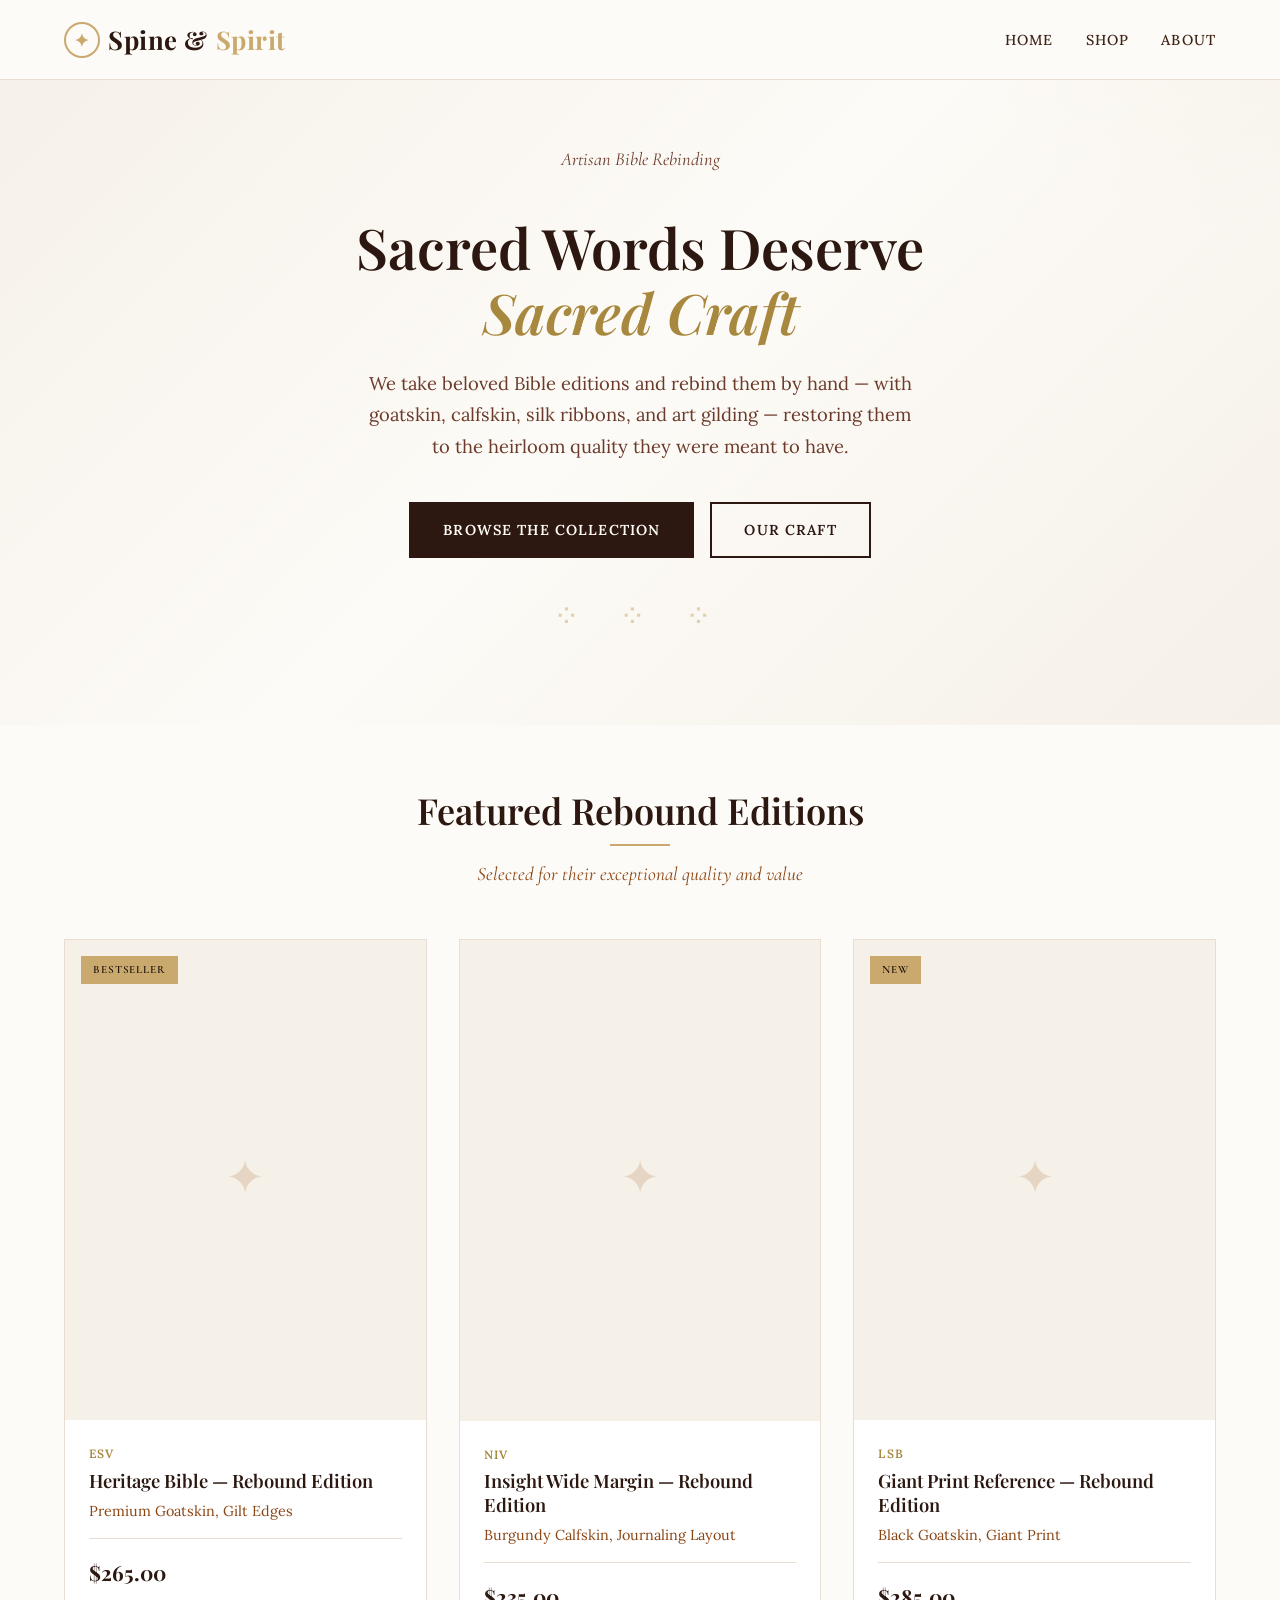
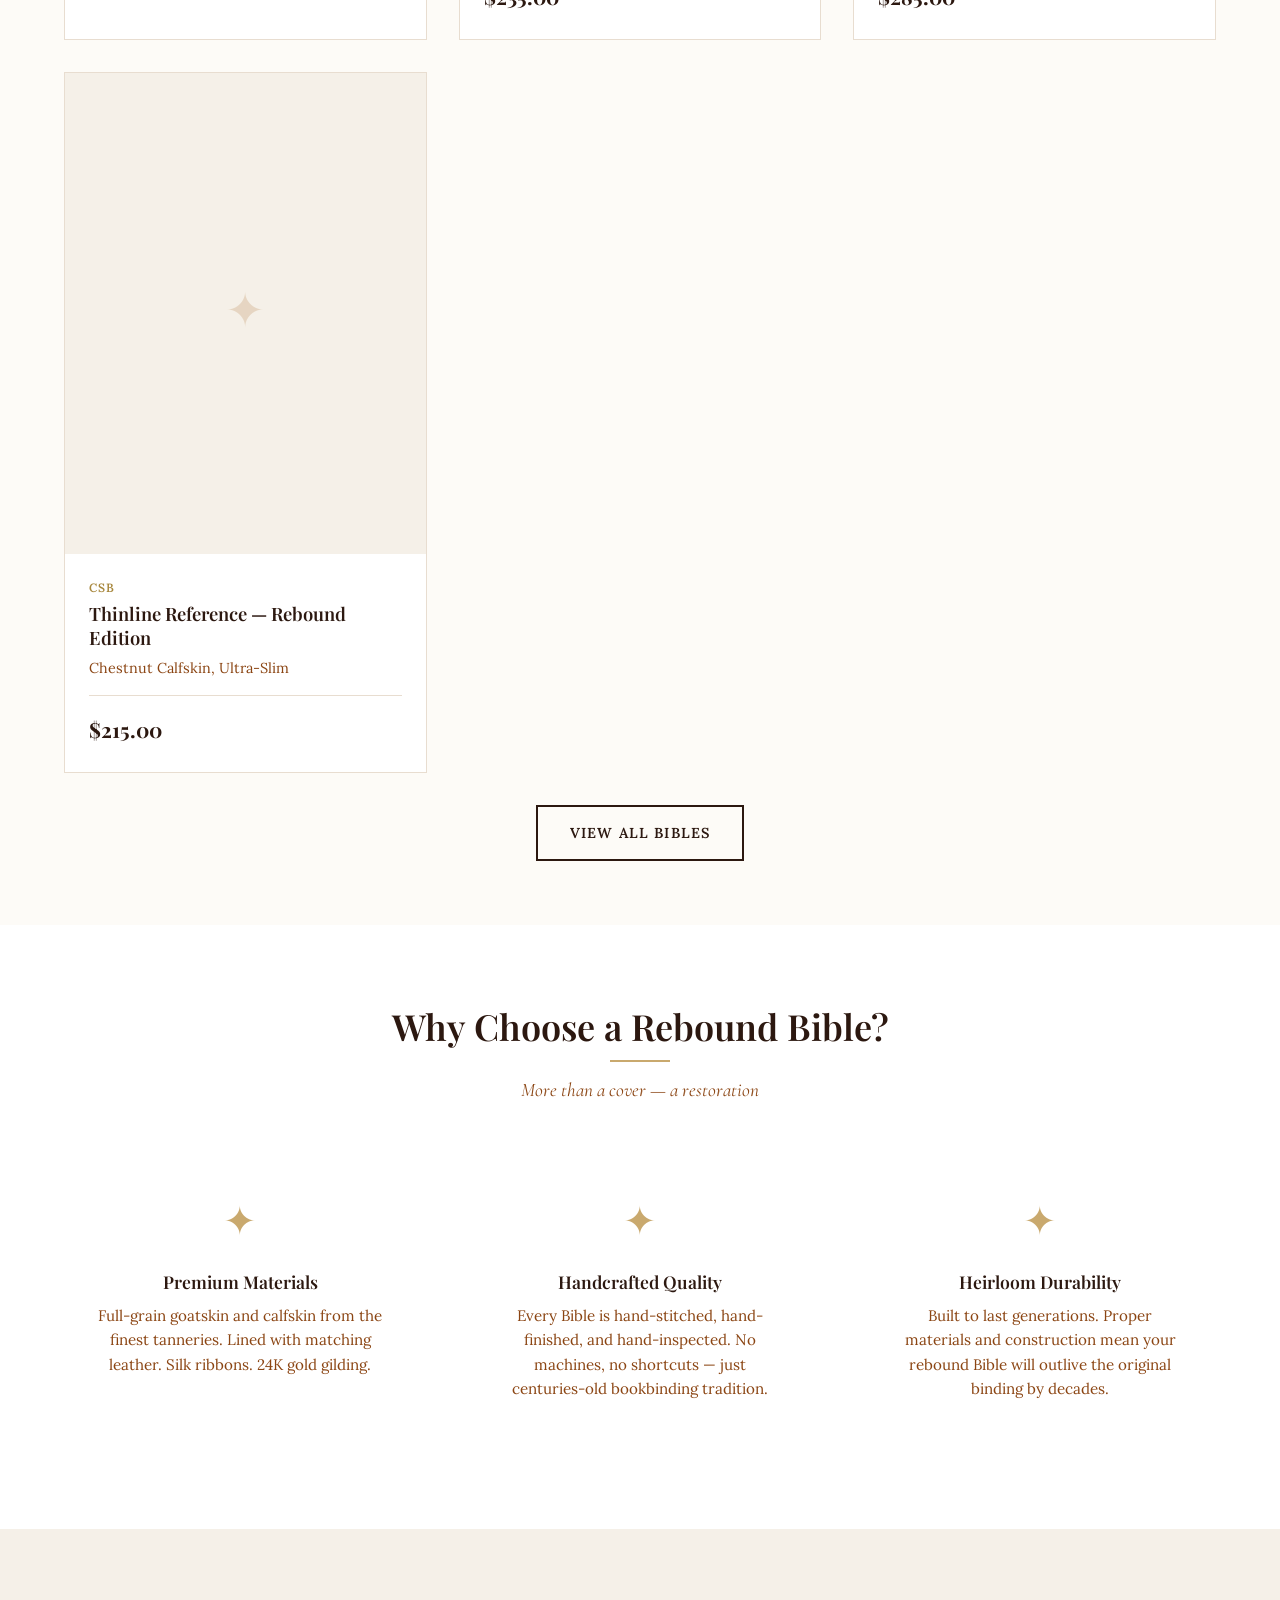
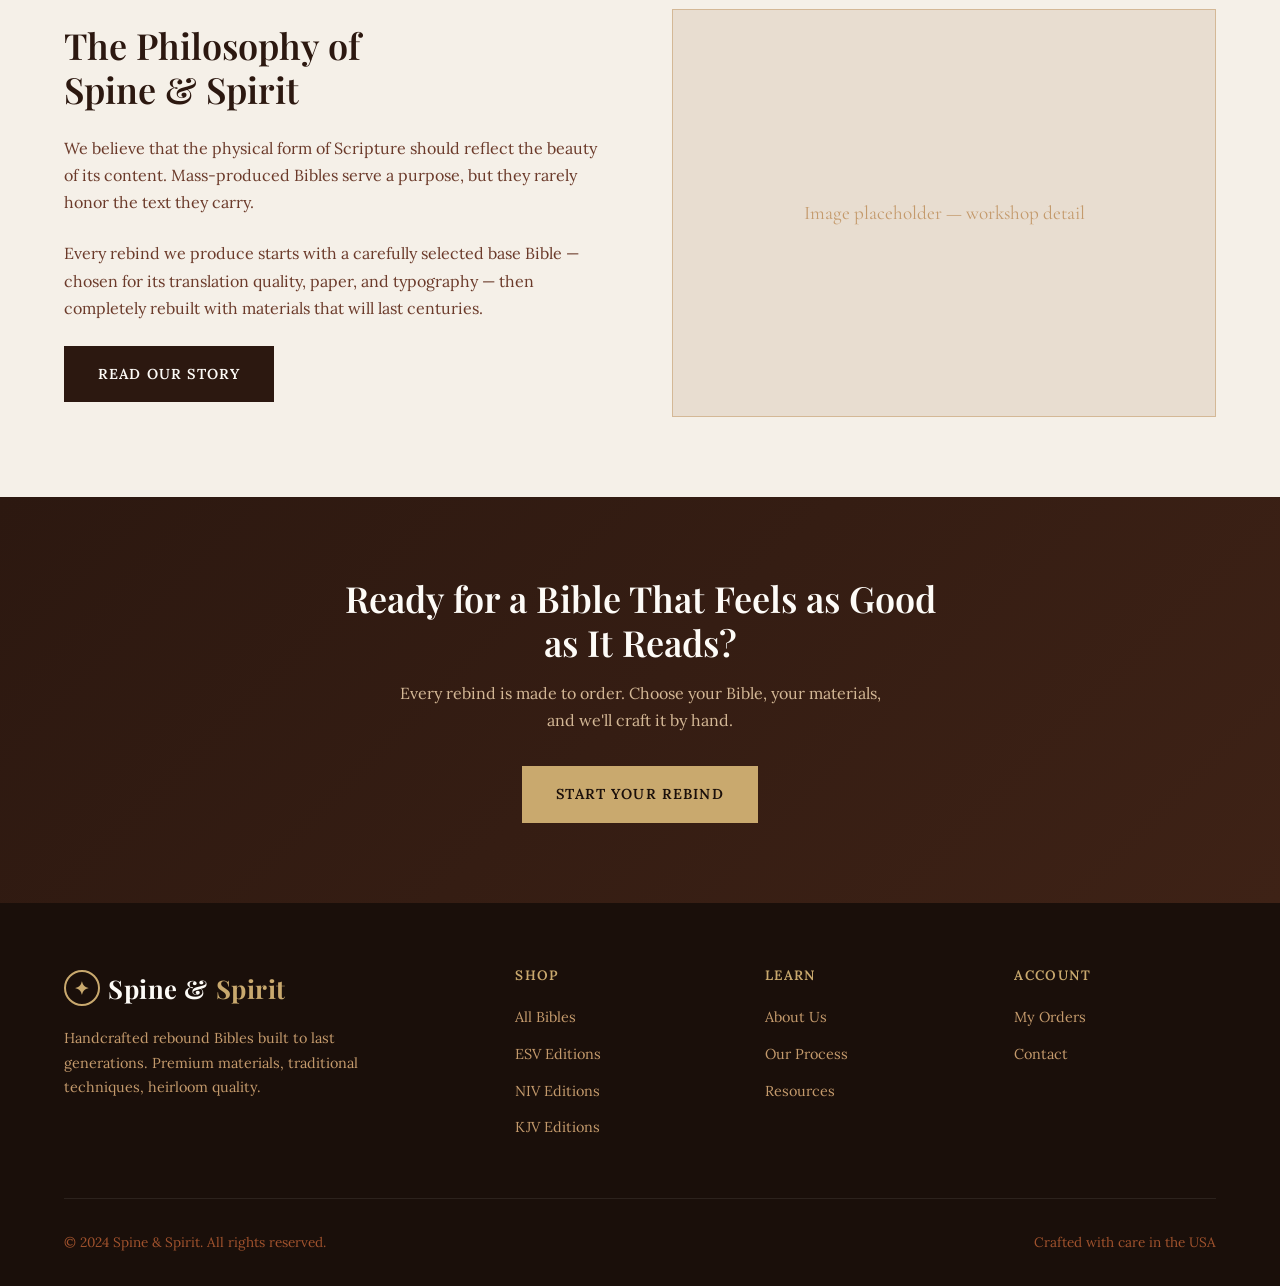
==== index.html @ 6aaa07f2 "Initial scaffold: full storefront + internal guide for Spine & Spirit" ====
<!DOCTYPE html>
<html lang="en">
<head>
  <meta charset="UTF-8">
  <meta name="viewport" content="width=device-width, initial-scale=1.0">
  <title>Spine & Spirit — Handcrafted Rebound Bibles</title>
  <meta name="description" content="Artisan rebound Bibles. Premium leather, hand-stitched bindings, heirloom quality. ESV, NIV, KJV, and more — restored to their full dignity.">
  <link rel="stylesheet" href="css/style.css">
  <link rel="icon" href="data:image/svg+xml,<svg xmlns='http://www.w3.org/2000/svg' viewBox='0 0 100 100'><text y='.9em' font-size='90'>📖</text></svg>">
</head>
<body>

  <!-- Header -->
  <header class="site-header">
    <div class="header-inner">
      <a href="/" class="logo">
        <span class="logo-icon">✦</span>
        Spine &amp; <span>Spirit</span>
      </a>
      <nav>
        <button class="menu-toggle" aria-label="Toggle menu" aria-expanded="false">
          <svg viewBox="0 0 24 24" fill="none" stroke="currentColor" stroke-width="2">
            <path d="M3 6h18M3 12h18M3 18h18"/>
          </svg>
        </button>
        <ul class="nav-links">
          <li><a href="/">Home</a></li>
          <li><a href="/shop.html">Shop</a></li>
          <li><a href="/about.html">About</a></li>
        </ul>
      </nav>
    </div>
  </header>

  <!-- Hero -->
  <section class="hero">
    <div class="container">
      <div class="hero-content">
        <p class="hero-subtitle">Artisan Bible Rebinding</p>
        <h1>Sacred Words Deserve <em>Sacred Craft</em></h1>
        <p>We take beloved Bible editions and rebind them by hand — with goatskin, calfskin, silk ribbons, and art gilding — restoring them to the heirloom quality they were meant to have.</p>
        <div class="hero-actions">
          <a href="/shop.html" class="btn btn-primary">Browse the Collection</a>
          <a href="/about.html" class="btn btn-secondary">Our Craft</a>
        </div>
        <div class="hero-ornament">⁘ ⁘ ⁘</div>
      </div>
    </div>
  </section>

  <!-- Featured Products -->
  <section class="page-content" id="featured">
    <div class="container">
      <div class="section-title">
        <h2>Featured Rebound Editions</h2>
        <p>Selected for their exceptional quality and value</p>
      </div>
      <div class="product-grid" id="featured-grid">
        <!-- Rendered by JS -->
      </div>
      <div class="text-center mt-2">
        <a href="/shop.html" class="btn btn-secondary">View All Bibles</a>
      </div>
    </div>
  </section>

  <!-- Features -->
  <section class="features">
    <div class="container">
      <div class="section-title">
        <h2>Why Choose a Rebound Bible?</h2>
        <p>More than a cover — a restoration</p>
      </div>
      <div class="features-grid">
        <div class="feature-item">
          <div class="feature-icon">✦</div>
          <h3>Premium Materials</h3>
          <p>Full-grain goatskin and calfskin from the finest tanneries. Lined with matching leather. Silk ribbons. 24K gold gilding.</p>
        </div>
        <div class="feature-item">
          <div class="feature-icon">✦</div>
          <h3>Handcrafted Quality</h3>
          <p>Every Bible is hand-stitched, hand-finished, and hand-inspected. No machines, no shortcuts — just centuries-old bookbinding tradition.</p>
        </div>
        <div class="feature-item">
          <div class="feature-icon">✦</div>
          <h3>Heirloom Durability</h3>
          <p>Built to last generations. Proper materials and construction mean your rebound Bible will outlive the original binding by decades.</p>
        </div>
      </div>
    </div>
  </section>

  <!-- About Preview -->
  <section class="home-about">
    <div class="container">
      <div class="home-about-grid">
        <div class="home-about-text">
          <h2>The Philosophy of <br>Spine &amp; Spirit</h2>
          <p>We believe that the physical form of Scripture should reflect the beauty of its content. Mass-produced Bibles serve a purpose, but they rarely honor the text they carry.</p>
          <p>Every rebind we produce starts with a carefully selected base Bible — chosen for its translation quality, paper, and typography — then completely rebuilt with materials that will last centuries.</p>
          <a href="/about.html" class="btn btn-primary">Read Our Story</a>
        </div>
        <div class="home-about-image">
          <span>Image placeholder — workshop detail</span>
        </div>
      </div>
    </div>
  </section>

  <!-- CTA -->
  <section class="cta-section">
    <div class="container">
      <h2>Ready for a Bible That Feels as Good <br>as It Reads?</h2>
      <p>Every rebind is made to order. Choose your Bible, your materials, and we'll craft it by hand.</p>
      <a href="/shop.html" class="btn btn-primary">Start Your Rebind</a>
    </div>
  </section>

  <!-- Footer -->
  <footer class="site-footer">
    <div class="container">
      <div class="footer-grid">
        <div class="footer-brand">
          <div class="logo">
            <span class="logo-icon">✦</span>
            Spine &amp; <span>Spirit</span>
          </div>
          <p>Handcrafted rebound Bibles built to last generations. Premium materials, traditional techniques, heirloom quality.</p>
        </div>
        <div class="footer-col">
          <h4>Shop</h4>
          <ul>
            <li><a href="/shop.html">All Bibles</a></li>
            <li><a href="/shop.html?version=ESV">ESV Editions</a></li>
            <li><a href="/shop.html?version=NIV">NIV Editions</a></li>
            <li><a href="/shop.html?version=KJV">KJV Editions</a></li>
          </ul>
        </div>
        <div class="footer-col">
          <h4>Learn</h4>
          <ul>
            <li><a href="/about.html">About Us</a></li>
            <li><a href="/about.html#process">Our Process</a></li>
            <li><a href="/guide/">Resources</a></li>
          </ul>
        </div>
        <div class="footer-col">
          <h4>Account</h4>
          <ul>
            <li><a href="#">My Orders</a></li>
            <li><a href="#">Contact</a></li>
          </ul>
        </div>
      </div>
      <div class="footer-bottom">
        <span>&copy; 2024 Spine &amp; Spirit. All rights reserved.</span>
        <span>Crafted with care in the USA</span>
      </div>
    </div>
  </footer>

  <script src="js/products.js"></script>
  <script src="js/main.js"></script>
  <script>
    // Render featured products on homepage
    const featuredGrid = document.getElementById('featured-grid');
    if (featuredGrid) {
      const featured = getFeaturedProducts();
      featuredGrid.innerHTML = featured.map(p => `
        <a href="/product.html?id=${p.id}" class="product-card">
          <div class="product-card-image">
            ${p.badge ? `<span class="product-card-badge">${p.badge}</span>` : ''}
            <span class="placeholder-icon">✦</span>
          </div>
          <div class="product-card-body">
            <div class="product-card-version">${p.version}</div>
            <h3 class="product-card-title">${p.title}</h3>
            <p class="product-card-description">${p.subtitle}</p>
            <div class="product-card-footer">
              <span class="product-card-price">
                ${p.originalPrice ? `<span class="original">${formatPrice(p.originalPrice)}</span>` : ''}
                ${formatPrice(p.price)}
              </span>
            </div>
          </div>
        </a>
      `).join('');
    }
  </script>
</body>
</html>
---- css/style.css ----
/* ========================================
   Spine & Spirit — Design System
   Rustic & Classic Aesthetic
   ======================================== */

@import url('https://fonts.googleapis.com/css2?family=Playfair+Display:ital,wght@0,400;0,500;0,600;0,700;1,400;1,500&family=Lora:ital,wght@0,400;0,500;0,600;1,400&family=Cormorant+Garamond:ital,wght@0,400;0,500;0,600;1,400;1,500&display=swap');

/* ----- Reset & Base ----- */
*, *::before, *::after {
  margin: 0;
  padding: 0;
  box-sizing: border-box;
}

:root {
  --brown-900: #1A0F0A;
  --brown-800: #2C1810;
  --brown-700: #3E2216;
  --brown-600: #6B3A2A;
  --brown-500: #8B4513;
  --brown-400: #A0522D;
  --brown-300: #C49A6C;
  --brown-200: #D4B896;
  --brown-100: #E8DDD0;
  --brown-50: #F5F0E8;

  --gold: #C9A96E;
  --gold-light: #DFC99E;
  --gold-dark: #A8883E;

  --burgundy: #6B1D2A;
  --burgundy-dark: #4A1320;

  --cream: #FDFBF7;
  --white: #FFFFFF;

  --font-heading: 'Playfair Display', Georgia, serif;
  --font-body: 'Lora', Georgia, serif;
  --font-accent: 'Cormorant Garamond', Georgia, serif;

  --shadow-sm: 0 1px 3px rgba(26, 15, 10, 0.08);
  --shadow-md: 0 4px 12px rgba(26, 15, 10, 0.1);
  --shadow-lg: 0 8px 30px rgba(26, 15, 10, 0.12);
  --shadow-xl: 0 20px 60px rgba(26, 15, 10, 0.15);

  --radius-sm: 4px;
  --radius-md: 8px;
  --radius-lg: 16px;

  --max-width: 1200px;
  --header-height: 80px;
}

html {
  scroll-behavior: smooth;
  font-size: 16px;
}

body {
  font-family: var(--font-body);
  color: var(--brown-900);
  background: var(--cream);
  line-height: 1.7;
  -webkit-font-smoothing: antialiased;
}

img {
  max-width: 100%;
  height: auto;
  display: block;
}

a {
  color: var(--brown-600);
  text-decoration: none;
  transition: color 0.2s ease;
}

a:hover {
  color: var(--gold-dark);
}

/* ----- Typography ----- */
h1, h2, h3, h4, h5, h6 {
  font-family: var(--font-heading);
  font-weight: 600;
  line-height: 1.2;
  color: var(--brown-800);
}

h1 { font-size: 3rem; }
h2 { font-size: 2.25rem; }
h3 { font-size: 1.75rem; }
h4 { font-size: 1.25rem; }

p { margin-bottom: 1rem; }

.accent-text {
  font-family: var(--font-accent);
  font-style: italic;
  color: var(--brown-500);
}

.section-title {
  text-align: center;
  margin-bottom: 3rem;
}

.section-title h2 {
  position: relative;
  display: inline-block;
  margin-bottom: 0.75rem;
}

.section-title h2::after {
  content: '';
  display: block;
  width: 60px;
  height: 2px;
  background: var(--gold);
  margin: 0.75rem auto 0;
}

.section-title p {
  color: var(--brown-500);
  font-family: var(--font-accent);
  font-size: 1.2rem;
  font-style: italic;
}

/* ----- Container ----- */
.container {
  max-width: var(--max-width);
  margin: 0 auto;
  padding: 0 1.5rem;
}

/* ----- Header / Navigation ----- */
.site-header {
  position: fixed;
  top: 0;
  left: 0;
  right: 0;
  z-index: 1000;
  background: rgba(253, 251, 247, 0.97);
  backdrop-filter: blur(10px);
  border-bottom: 1px solid var(--brown-100);
  height: var(--header-height);
  transition: box-shadow 0.3s ease;
}

.site-header.scrolled {
  box-shadow: var(--shadow-md);
}

.header-inner {
  display: flex;
  align-items: center;
  justify-content: space-between;
  height: var(--header-height);
  max-width: var(--max-width);
  margin: 0 auto;
  padding: 0 1.5rem;
}

.logo {
  font-family: var(--font-heading);
  font-size: 1.6rem;
  font-weight: 700;
  color: var(--brown-800);
  letter-spacing: 0.02em;
  display: flex;
  align-items: center;
  gap: 0.5rem;
}

.logo span {
  color: var(--gold);
}

.logo-icon {
  width: 36px;
  height: 36px;
  border: 2px solid var(--gold);
  border-radius: 50%;
  display: flex;
  align-items: center;
  justify-content: center;
  font-size: 1.1rem;
  color: var(--gold);
}

.nav-links {
  display: flex;
  align-items: center;
  gap: 2rem;
  list-style: none;
}

.nav-links a {
  font-family: var(--font-body);
  font-size: 0.9rem;
  font-weight: 500;
  color: var(--brown-700);
  text-transform: uppercase;
  letter-spacing: 0.08em;
  position: relative;
}

.nav-links a::after {
  content: '';
  position: absolute;
  bottom: -4px;
  left: 0;
  width: 0;
  height: 1px;
  background: var(--gold);
  transition: width 0.3s ease;
}

.nav-links a:hover::after,
.nav-links a.active::after {
  width: 100%;
}

.nav-links a:hover {
  color: var(--brown-800);
}

/* Mobile Menu */
.menu-toggle {
  display: none;
  background: none;
  border: none;
  cursor: pointer;
  padding: 0.5rem;
  color: var(--brown-800);
}

.menu-toggle svg {
  width: 28px;
  height: 28px;
}

/* ----- Buttons ----- */
.btn {
  display: inline-flex;
  align-items: center;
  gap: 0.5rem;
  font-family: var(--font-body);
  font-size: 0.9rem;
  font-weight: 600;
  padding: 0.875rem 2rem;
  border: 2px solid var(--brown-800);
  border-radius: 0;
  cursor: pointer;
  transition: all 0.3s ease;
  text-transform: uppercase;
  letter-spacing: 0.08em;
  text-decoration: none;
}

.btn-primary {
  background: var(--brown-800);
  color: var(--cream);
  border-color: var(--brown-800);
}

.btn-primary:hover {
  background: var(--brown-700);
  border-color: var(--brown-700);
  color: var(--cream);
}

.btn-secondary {
  background: transparent;
  color: var(--brown-800);
  border-color: var(--brown-800);
}

.btn-secondary:hover {
  background: var(--brown-800);
  color: var(--cream);
}

.btn-gold {
  background: var(--gold);
  color: var(--brown-900);
  border-color: var(--gold);
}

.btn-gold:hover {
  background: var(--gold-dark);
  border-color: var(--gold-dark);
  color: var(--white);
}

.btn-sm {
  padding: 0.6rem 1.25rem;
  font-size: 0.8rem;
}

/* ----- Hero ----- */
.hero {
  padding: calc(var(--header-height) + 4rem) 0 5rem;
  background: linear-gradient(135deg, var(--brown-50) 0%, var(--cream) 50%, var(--brown-50) 100%);
  position: relative;
  overflow: hidden;
}

.hero::before {
  content: '';
  position: absolute;
  top: -50%;
  right: -20%;
  width: 600px;
  height: 600px;
  background: radial-gradient(circle, rgba(201, 169, 110, 0.06) 0%, transparent 70%);
  pointer-events: none;
}

.hero-content {
  max-width: 700px;
  margin: 0 auto;
  text-align: center;
  position: relative;
  z-index: 1;
}

.hero-subtitle {
  font-family: var(--font-accent);
  font-size: 1.2rem;
  font-style: italic;
  color: var(--brown-500);
  margin-bottom: 1rem;
}

.hero h1 {
  font-size: 3.5rem;
  margin-bottom: 1.5rem;
  line-height: 1.15;
}

.hero h1 em {
  font-style: italic;
  color: var(--gold-dark);
}

.hero p {
  font-size: 1.15rem;
  color: var(--brown-600);
  margin-bottom: 2.5rem;
  max-width: 560px;
  margin-left: auto;
  margin-right: auto;
}

.hero-actions {
  display: flex;
  gap: 1rem;
  justify-content: center;
  flex-wrap: wrap;
}

.hero-ornament {
  font-family: var(--font-accent);
  font-size: 2rem;
  color: var(--gold);
  letter-spacing: 0.5em;
  margin-top: 2rem;
  opacity: 0.5;
}

/* ----- Product Grid ----- */
.product-grid {
  display: grid;
  grid-template-columns: repeat(auto-fill, minmax(300px, 1fr));
  gap: 2rem;
}

.product-card {
  background: var(--white);
  border: 1px solid var(--brown-100);
  transition: all 0.35s ease;
  position: relative;
  overflow: hidden;
}

.product-card:hover {
  transform: translateY(-4px);
  box-shadow: var(--shadow-lg);
  border-color: var(--brown-200);
}

.product-card-image {
  aspect-ratio: 3/4;
  background: var(--brown-50);
  display: flex;
  align-items: center;
  justify-content: center;
  font-family: var(--font-accent);
  font-size: 1.1rem;
  color: var(--brown-300);
  overflow: hidden;
  position: relative;
}

.product-card-image .placeholder-icon {
  font-size: 3rem;
  opacity: 0.3;
}

.product-card-badge {
  position: absolute;
  top: 1rem;
  left: 1rem;
  background: var(--gold);
  color: var(--brown-900);
  font-size: 0.7rem;
  font-weight: 600;
  text-transform: uppercase;
  letter-spacing: 0.08em;
  padding: 0.3rem 0.75rem;
}

.product-card-body {
  padding: 1.5rem;
}

.product-card-version {
  font-size: 0.75rem;
  text-transform: uppercase;
  letter-spacing: 0.1em;
  color: var(--gold-dark);
  font-weight: 600;
  margin-bottom: 0.25rem;
}

.product-card-title {
  font-family: var(--font-heading);
  font-size: 1.15rem;
  font-weight: 600;
  color: var(--brown-800);
  margin-bottom: 0.5rem;
  line-height: 1.3;
}

.product-card-description {
  font-size: 0.9rem;
  color: var(--brown-500);
  margin-bottom: 1rem;
  line-height: 1.5;
}

.product-card-footer {
  display: flex;
  align-items: center;
  justify-content: space-between;
  padding-top: 1rem;
  border-top: 1px solid var(--brown-100);
}

.product-card-price {
  font-family: var(--font-heading);
  font-size: 1.3rem;
  font-weight: 700;
  color: var(--brown-800);
}

.product-card-price .original {
  font-size: 0.9rem;
  font-weight: 400;
  color: var(--brown-300);
  text-decoration: line-through;
  margin-right: 0.5rem;
}

/* ----- Product Detail ----- */
.product-detail {
  padding: calc(var(--header-height) + 3rem) 0 4rem;
}

.product-detail-layout {
  display: grid;
  grid-template-columns: 1fr 1fr;
  gap: 4rem;
  align-items: start;
}

.product-detail-gallery {
  position: sticky;
  top: calc(var(--header-height) + 2rem);
}

.product-detail-image {
  aspect-ratio: 3/4;
  background: var(--brown-50);
  display: flex;
  align-items: center;
  justify-content: center;
  border: 1px solid var(--brown-100);
  margin-bottom: 1rem;
}

.product-detail-image .placeholder-icon {
  font-size: 5rem;
  opacity: 0.2;
  color: var(--brown-400);
}

.product-detail-info h1 {
  font-size: 2rem;
  margin-bottom: 0.5rem;
}

.product-detail-version {
  font-size: 0.85rem;
  text-transform: uppercase;
  letter-spacing: 0.1em;
  color: var(--gold-dark);
  font-weight: 600;
  margin-bottom: 0.5rem;
}

.product-detail-price {
  font-family: var(--font-heading);
  font-size: 2rem;
  font-weight: 700;
  color: var(--brown-800);
  margin-bottom: 1.5rem;
}

.product-detail-description {
  color: var(--brown-600);
  margin-bottom: 2rem;
  line-height: 1.8;
}

.product-specs {
  display: grid;
  grid-template-columns: 1fr 1fr;
  gap: 1rem;
  margin-bottom: 2rem;
  padding: 1.5rem;
  background: var(--brown-50);
  border: 1px solid var(--brown-100);
}

.product-spec {
  font-size: 0.9rem;
}

.product-spec-label {
  font-size: 0.75rem;
  text-transform: uppercase;
  letter-spacing: 0.08em;
  color: var(--brown-400);
  font-weight: 600;
  margin-bottom: 0.15rem;
}

.product-spec-value {
  color: var(--brown-800);
  font-weight: 500;
}

.product-actions {
  display: flex;
  gap: 1rem;
  flex-wrap: wrap;
}

/* ----- Features Section ----- */
.features {
  padding: 5rem 0;
  background: var(--white);
}

.features-grid {
  display: grid;
  grid-template-columns: repeat(3, 1fr);
  gap: 3rem;
  text-align: center;
}

.feature-item {
  padding: 2rem;
}

.feature-icon {
  font-size: 2.5rem;
  margin-bottom: 1rem;
  color: var(--gold);
}

.feature-item h3 {
  font-size: 1.1rem;
  margin-bottom: 0.75rem;
}

.feature-item p {
  font-size: 0.95rem;
  color: var(--brown-500);
  line-height: 1.6;
}

/* ----- About Section (Home) ----- */
.home-about {
  padding: 5rem 0;
  background: var(--brown-50);
}

.home-about-grid {
  display: grid;
  grid-template-columns: 1fr 1fr;
  gap: 4rem;
  align-items: center;
}

.home-about-text h2 {
  margin-bottom: 1.5rem;
}

.home-about-text p {
  color: var(--brown-600);
  margin-bottom: 1.5rem;
}

.home-about-image {
  aspect-ratio: 4/3;
  background: var(--brown-100);
  display: flex;
  align-items: center;
  justify-content: center;
  font-family: var(--font-accent);
  font-size: 1.2rem;
  color: var(--brown-300);
  border: 1px solid var(--brown-200);
}

/* ----- Newsletter / CTA ----- */
.cta-section {
  padding: 5rem 0;
  background: linear-gradient(135deg, var(--brown-800), var(--brown-700));
  color: var(--cream);
  text-align: center;
}

.cta-section h2 {
  color: var(--cream);
  margin-bottom: 1rem;
}

.cta-section p {
  color: var(--brown-200);
  margin-bottom: 2rem;
  max-width: 500px;
  margin-left: auto;
  margin-right: auto;
}

.cta-section .btn-primary {
  background: var(--gold);
  border-color: var(--gold);
  color: var(--brown-900);
}

.cta-section .btn-primary:hover {
  background: var(--gold-light);
  border-color: var(--gold-light);
}

/* ----- Footer ----- */
.site-footer {
  background: var(--brown-900);
  color: var(--brown-200);
  padding: 4rem 0 2rem;
}

.footer-grid {
  display: grid;
  grid-template-columns: 2fr 1fr 1fr 1fr;
  gap: 3rem;
  margin-bottom: 3rem;
}

.footer-brand .logo {
  color: var(--cream);
  margin-bottom: 1rem;
}

.footer-brand p {
  font-size: 0.9rem;
  color: var(--brown-300);
  max-width: 300px;
}

.footer-col h4 {
  font-family: var(--font-body);
  font-size: 0.85rem;
  text-transform: uppercase;
  letter-spacing: 0.1em;
  color: var(--gold);
  margin-bottom: 1.25rem;
  font-weight: 600;
}

.footer-col ul {
  list-style: none;
}

.footer-col li {
  margin-bottom: 0.6rem;
}

.footer-col a {
  color: var(--brown-300);
  font-size: 0.9rem;
}

.footer-col a:hover {
  color: var(--gold-light);
}

.footer-bottom {
  border-top: 1px solid rgba(255, 255, 255, 0.08);
  padding-top: 2rem;
  display: flex;
  justify-content: space-between;
  align-items: center;
  font-size: 0.85rem;
  color: var(--brown-400);
}

/* ----- Page Header ----- */
.page-header {
  padding: calc(var(--header-height) + 3rem) 0 2rem;
  background: var(--brown-50);
  text-align: center;
  border-bottom: 1px solid var(--brown-100);
}

.page-header h1 {
  margin-bottom: 0.5rem;
}

.page-header p {
  color: var(--brown-500);
  font-family: var(--font-accent);
  font-style: italic;
  font-size: 1.1rem;
}

/* ----- Page Content ----- */
.page-content {
  padding: 4rem 0;
}

/* ----- Shop Filters ----- */
.shop-toolbar {
  display: flex;
  justify-content: space-between;
  align-items: center;
  margin-bottom: 2rem;
  padding-bottom: 1.5rem;
  border-bottom: 1px solid var(--brown-100);
  flex-wrap: wrap;
  gap: 1rem;
}

.shop-count {
  font-size: 0.9rem;
  color: var(--brown-500);
}

.shop-filters {
  display: flex;
  gap: 0.75rem;
  flex-wrap: wrap;
}

.filter-btn {
  padding: 0.4rem 1rem;
  font-size: 0.8rem;
  font-family: var(--font-body);
  background: transparent;
  border: 1px solid var(--brown-200);
  color: var(--brown-600);
  cursor: pointer;
  transition: all 0.2s ease;
  text-transform: uppercase;
  letter-spacing: 0.05em;
}

.filter-btn:hover,
.filter-btn.active {
  background: var(--brown-800);
  border-color: var(--brown-800);
  color: var(--cream);
}

/* ----- Guide Pages ----- */
.guide-layout {
  display: grid;
  grid-template-columns: 280px 1fr;
  gap: 3rem;
  padding: calc(var(--header-height) + 2rem) 0 4rem;
}

.guide-sidebar {
  position: sticky;
  top: calc(var(--header-height) + 2rem);
  height: fit-content;
  padding: 1.5rem;
  background: var(--white);
  border: 1px solid var(--brown-100);
}

.guide-sidebar h3 {
  font-size: 1rem;
  margin-bottom: 1rem;
  padding-bottom: 0.75rem;
  border-bottom: 1px solid var(--brown-100);
}

.guide-nav {
  list-style: none;
}

.guide-nav li {
  margin-bottom: 0.25rem;
}

.guide-nav a {
  display: block;
  padding: 0.5rem 0.75rem;
  font-size: 0.9rem;
  color: var(--brown-600);
  border-left: 2px solid transparent;
  transition: all 0.2s ease;
}

.guide-nav a:hover,
.guide-nav a.active {
  color: var(--brown-800);
  border-left-color: var(--gold);
  background: var(--brown-50);
}

.guide-content h1 {
  margin-bottom: 1.5rem;
}

.guide-content h2 {
  margin-top: 2.5rem;
  margin-bottom: 1rem;
  padding-bottom: 0.5rem;
  border-bottom: 1px solid var(--brown-100);
}

.guide-content h3 {
  margin-top: 2rem;
  margin-bottom: 0.75rem;
}

.guide-content p,
.guide-content li {
  color: var(--brown-600);
  line-height: 1.8;
}

.guide-content ul,
.guide-content ol {
  margin: 1rem 0;
  padding-left: 1.5rem;
}

.guide-content li {
  margin-bottom: 0.5rem;
}

.guide-content img {
  margin: 1.5rem 0;
  border: 1px solid var(--brown-100);
}

.guide-tip {
  background: var(--brown-50);
  border-left: 3px solid var(--gold);
  padding: 1.25rem 1.5rem;
  margin: 1.5rem 0;
}

.guide-tip strong {
  color: var(--brown-800);
}

/* ----- Tables ----- */
.table-wrap {
  overflow-x: auto;
  margin: 1.5rem 0;
}

table {
  width: 100%;
  border-collapse: collapse;
  font-size: 0.9rem;
}

table th,
table td {
  padding: 0.75rem 1rem;
  text-align: left;
  border-bottom: 1px solid var(--brown-100);
}

table th {
  background: var(--brown-50);
  font-family: var(--font-body);
  font-size: 0.75rem;
  text-transform: uppercase;
  letter-spacing: 0.08em;
  color: var(--brown-500);
  font-weight: 600;
  border-bottom: 2px solid var(--brown-200);
}

table tr:hover td {
  background: var(--brown-50);
}

/* ----- Calculator ----- */
.calculator {
  padding: 2rem;
  background: var(--white);
  border: 1px solid var(--brown-100);
  margin: 2rem 0;
}

.calculator h3 {
  margin-bottom: 1.5rem;
}

.calc-row {
  display: flex;
  align-items: center;
  gap: 1rem;
  margin-bottom: 1rem;
  padding-bottom: 0.75rem;
  border-bottom: 1px solid var(--brown-50);
}

.calc-row label {
  flex: 1;
  font-size: 0.9rem;
  color: var(--brown-700);
  font-weight: 500;
}

.calc-row input {
  width: 140px;
  padding: 0.5rem 0.75rem;
  border: 1px solid var(--brown-200);
  font-family: var(--font-body);
  font-size: 0.9rem;
  text-align: right;
  background: var(--cream);
  color: var(--brown-800);
}

.calc-row input:focus {
  outline: none;
  border-color: var(--gold);
}

.calc-total {
  display: flex;
  justify-content: space-between;
  align-items: center;
  padding: 1.25rem;
  margin-top: 1rem;
  background: var(--brown-800);
  color: var(--cream);
  font-family: var(--font-heading);
  font-size: 1.2rem;
  font-weight: 600;
}

.calc-total span:last-child {
  font-size: 1.5rem;
  color: var(--gold);
}

.calc-profit {
  display: flex;
  justify-content: space-between;
  align-items: center;
  padding: 1rem 1.25rem;
  background: var(--brown-50);
  border: 1px solid var(--brown-100);
  font-family: var(--font-heading);
  margin-top: 0.5rem;
}

.calc-profit.good {
  border-left: 3px solid #2d7d46;
}

.calc-profit.warning {
  border-left: 3px solid var(--gold);
}

.calc-profit.bad {
  border-left: 3px solid var(--burgundy);
}

/* ----- Guide hidden badge ----- */
.guide-badge {
  display: inline-block;
  font-size: 0.7rem;
  text-transform: uppercase;
  letter-spacing: 0.1em;
  padding: 0.2rem 0.5rem;
  background: var(--brown-100);
  color: var(--brown-500);
  margin-left: 0.5rem;
}

/* ----- Responsive ----- */
@media (max-width: 968px) {
  .product-detail-layout {
    grid-template-columns: 1fr;
    gap: 2rem;
  }

  .product-detail-gallery {
    position: static;
  }

  .home-about-grid {
    grid-template-columns: 1fr;
    gap: 2rem;
  }

  .features-grid {
    grid-template-columns: 1fr;
    gap: 1rem;
  }

  .footer-grid {
    grid-template-columns: 1fr 1fr;
  }

  .guide-layout {
    grid-template-columns: 1fr;
  }

  .guide-sidebar {
    position: static;
  }
}

@media (max-width: 768px) {
  h1 { font-size: 2rem; }
  h2 { font-size: 1.6rem; }
  h3 { font-size: 1.3rem; }

  .hero h1 {
    font-size: 2.2rem;
  }

  .nav-links {
    display: none;
    position: fixed;
    top: var(--header-height);
    left: 0;
    right: 0;
    background: var(--cream);
    border-bottom: 1px solid var(--brown-100);
    padding: 1.5rem;
    flex-direction: column;
    gap: 1rem;
    box-shadow: var(--shadow-md);
  }

  .nav-links.open {
    display: flex;
  }

  .menu-toggle {
    display: block;
  }

  .product-grid {
    grid-template-columns: 1fr;
  }

  .footer-grid {
    grid-template-columns: 1fr;
    gap: 2rem;
  }

  .product-specs {
    grid-template-columns: 1fr;
  }

  .footer-bottom {
    flex-direction: column;
    gap: 0.5rem;
    text-align: center;
  }
}

/* ----- Animations ----- */
@keyframes fadeInUp {
  from {
    opacity: 0;
    transform: translateY(20px);
  }
  to {
    opacity: 1;
    transform: translateY(0);
  }
}

.fade-in-up {
  animation: fadeInUp 0.6s ease forwards;
}

/* ----- Utility ----- */
.text-center { text-align: center; }
.mt-1 { margin-top: 1rem; }
.mt-2 { margin-top: 2rem; }
.mb-1 { margin-bottom: 1rem; }
.mb-2 { margin-bottom: 2rem; }
.sr-only {
  position: absolute;
  width: 1px;
  height: 1px;
  padding: 0;
  margin: -1px;
  overflow: hidden;
  clip: rect(0,0,0,0);
  white-space: nowrap;
  border: 0;
}
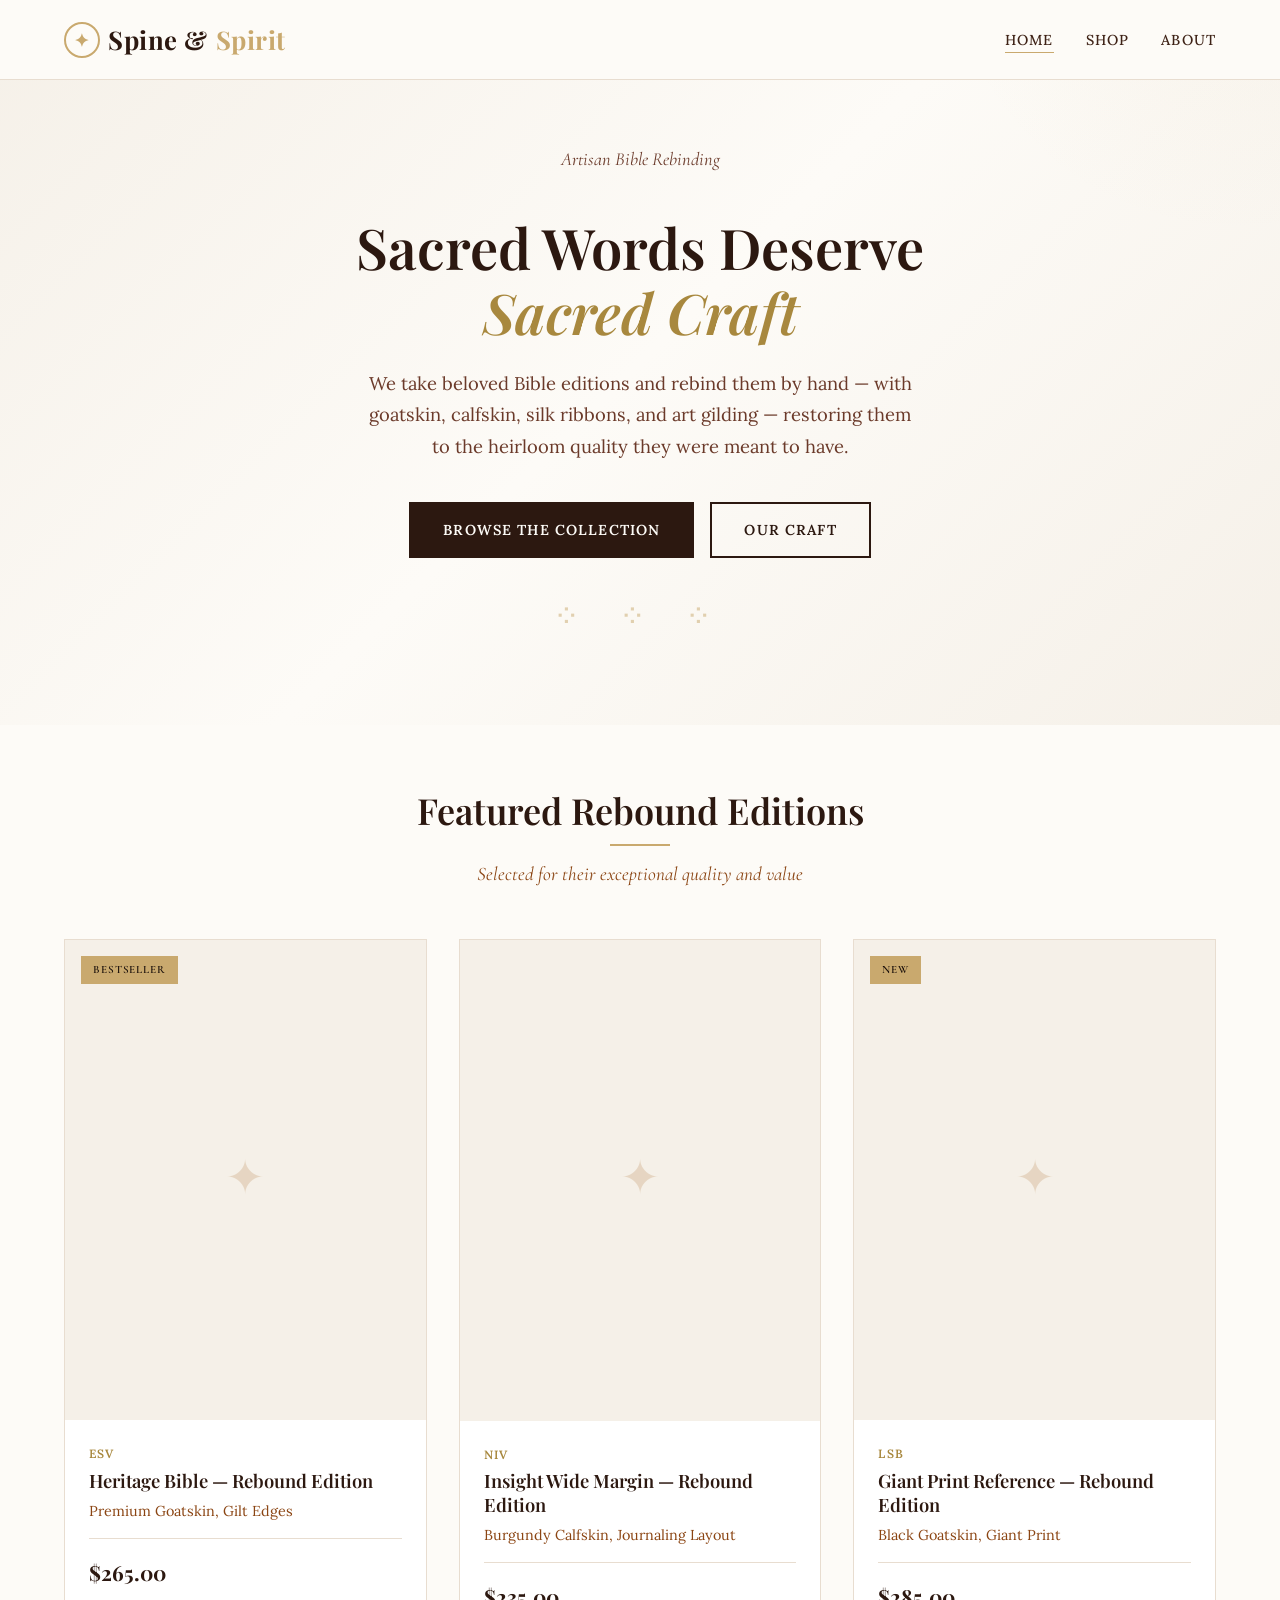
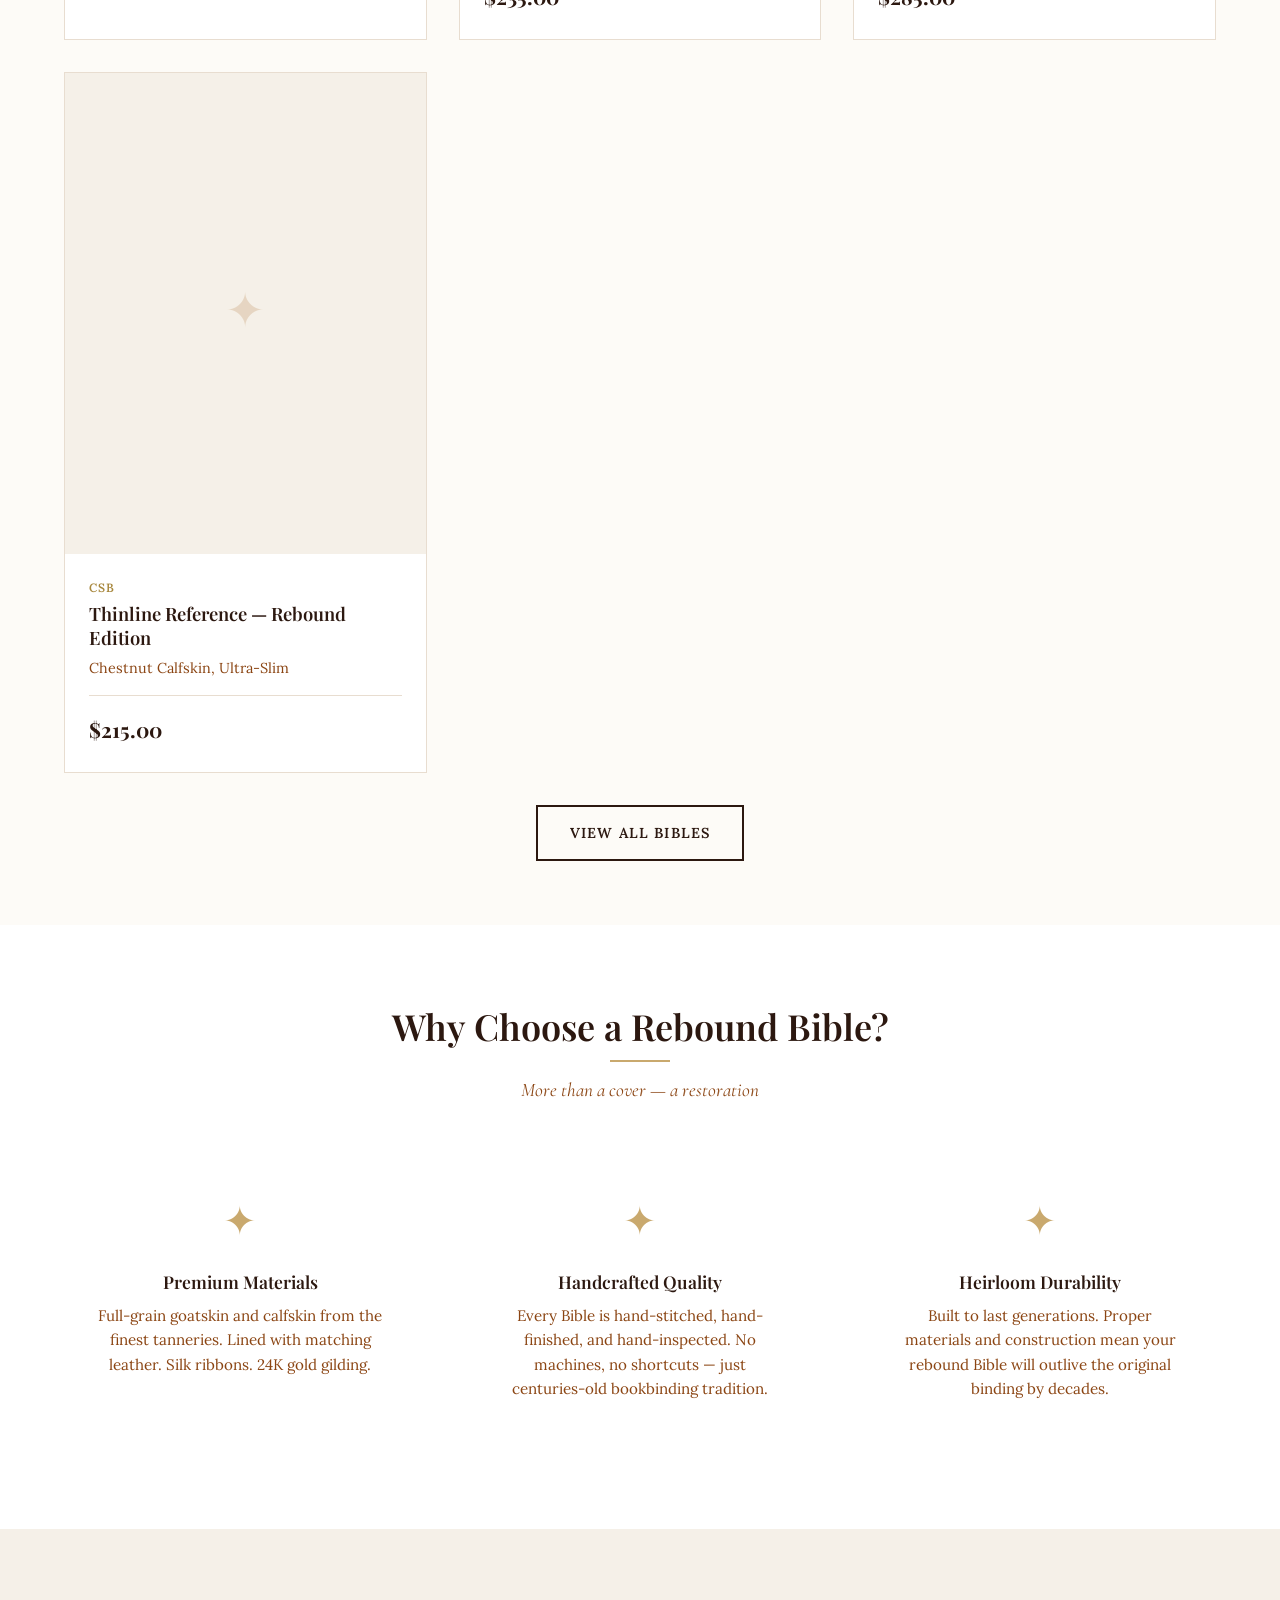
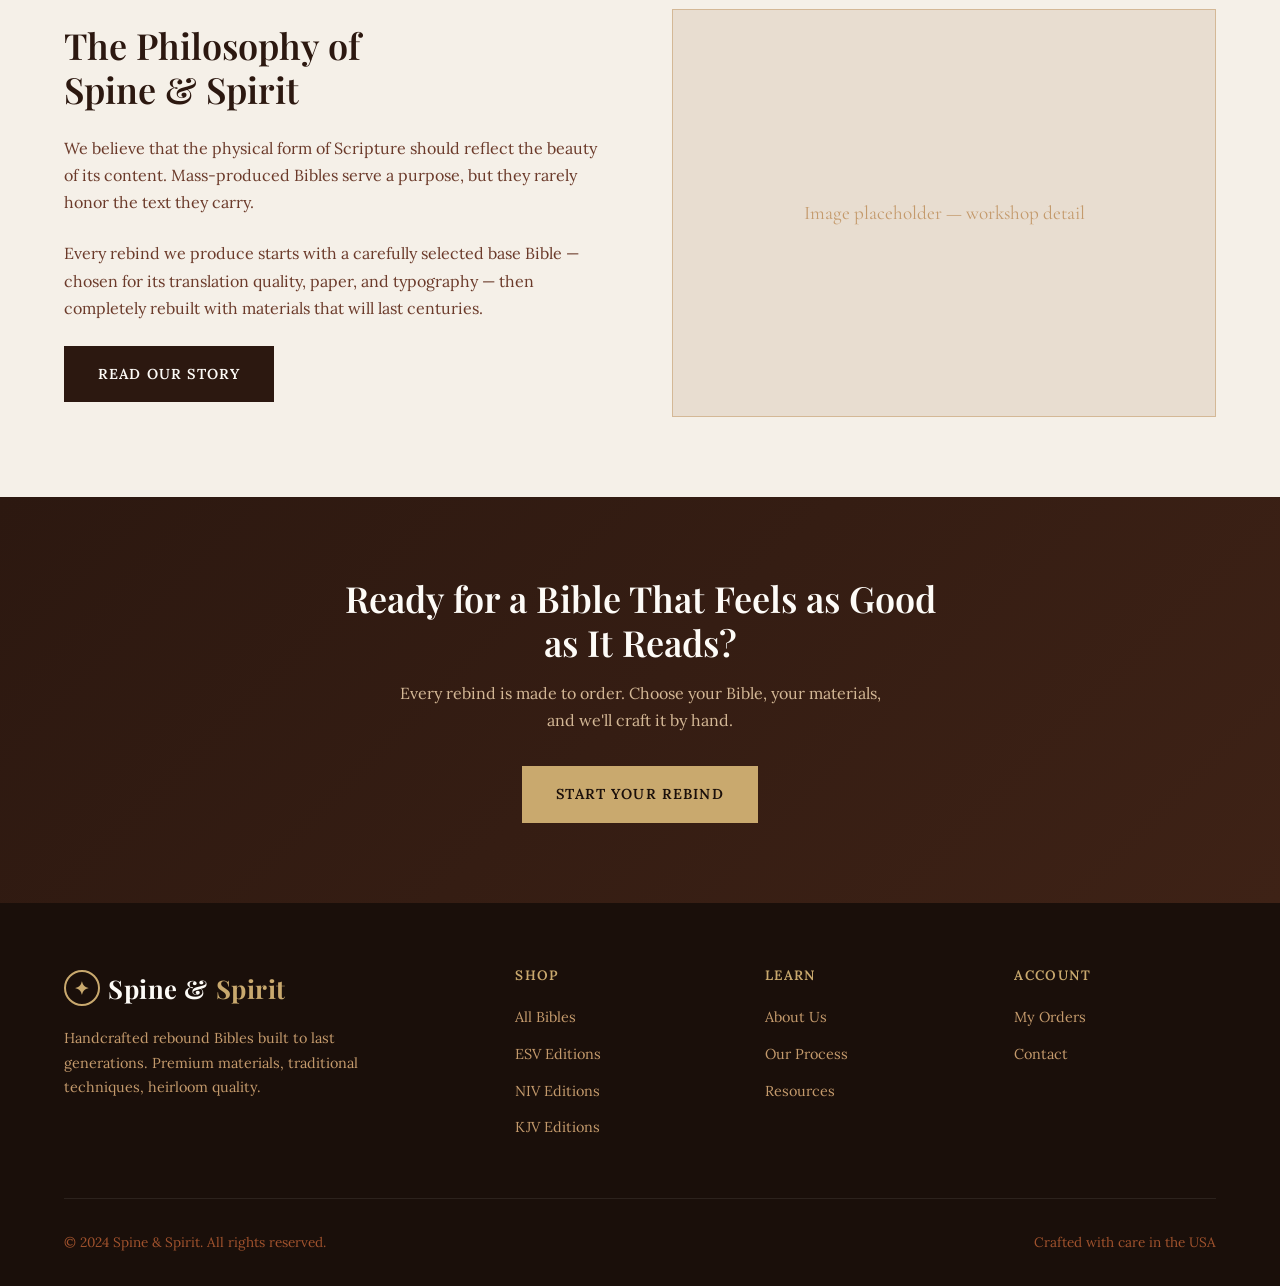
==== commit 16b6bcfc: "Fix absolute paths for GitHub Pages subpath" ====
--- a/index.html
+++ b/index.html
@@ -13,7 +13,7 @@
   <!-- Header -->
   <header class="site-header">
     <div class="header-inner">
-      <a href="/" class="logo">
+      <a href="/spine-and-spirit/" class="logo">
         <span class="logo-icon">✦</span>
         Spine &amp; <span>Spirit</span>
       </a>
@@ -24,9 +24,9 @@
           </svg>
         </button>
         <ul class="nav-links">
-          <li><a href="/">Home</a></li>
-          <li><a href="/shop.html">Shop</a></li>
-          <li><a href="/about.html">About</a></li>
+          <li><a href="/spine-and-spirit/">Home</a></li>
+          <li><a href="/spine-and-spirit/shop.html">Shop</a></li>
+          <li><a href="/spine-and-spirit/about.html">About</a></li>
         </ul>
       </nav>
     </div>
@@ -40,8 +40,8 @@
         <h1>Sacred Words Deserve <em>Sacred Craft</em></h1>
         <p>We take beloved Bible editions and rebind them by hand — with goatskin, calfskin, silk ribbons, and art gilding — restoring them to the heirloom quality they were meant to have.</p>
         <div class="hero-actions">
-          <a href="/shop.html" class="btn btn-primary">Browse the Collection</a>
-          <a href="/about.html" class="btn btn-secondary">Our Craft</a>
+          <a href="/spine-and-spirit/shop.html" class="btn btn-primary">Browse the Collection</a>
+          <a href="/spine-and-spirit/about.html" class="btn btn-secondary">Our Craft</a>
         </div>
         <div class="hero-ornament">⁘ ⁘ ⁘</div>
       </div>
@@ -59,7 +59,7 @@
         <!-- Rendered by JS -->
       </div>
       <div class="text-center mt-2">
-        <a href="/shop.html" class="btn btn-secondary">View All Bibles</a>
+        <a href="/spine-and-spirit/shop.html" class="btn btn-secondary">View All Bibles</a>
       </div>
     </div>
   </section>
@@ -99,7 +99,7 @@
           <h2>The Philosophy of <br>Spine &amp; Spirit</h2>
           <p>We believe that the physical form of Scripture should reflect the beauty of its content. Mass-produced Bibles serve a purpose, but they rarely honor the text they carry.</p>
           <p>Every rebind we produce starts with a carefully selected base Bible — chosen for its translation quality, paper, and typography — then completely rebuilt with materials that will last centuries.</p>
-          <a href="/about.html" class="btn btn-primary">Read Our Story</a>
+          <a href="/spine-and-spirit/about.html" class="btn btn-primary">Read Our Story</a>
         </div>
         <div class="home-about-image">
           <span>Image placeholder — workshop detail</span>
@@ -113,7 +113,7 @@
     <div class="container">
       <h2>Ready for a Bible That Feels as Good <br>as It Reads?</h2>
       <p>Every rebind is made to order. Choose your Bible, your materials, and we'll craft it by hand.</p>
-      <a href="/shop.html" class="btn btn-primary">Start Your Rebind</a>
+      <a href="/spine-and-spirit/shop.html" class="btn btn-primary">Start Your Rebind</a>
     </div>
   </section>
 
@@ -131,18 +131,18 @@
         <div class="footer-col">
           <h4>Shop</h4>
           <ul>
-            <li><a href="/shop.html">All Bibles</a></li>
-            <li><a href="/shop.html?version=ESV">ESV Editions</a></li>
-            <li><a href="/shop.html?version=NIV">NIV Editions</a></li>
-            <li><a href="/shop.html?version=KJV">KJV Editions</a></li>
+            <li><a href="/spine-and-spirit/shop.html">All Bibles</a></li>
+            <li><a href="/spine-and-spirit/shop.html?version=ESV">ESV Editions</a></li>
+            <li><a href="/spine-and-spirit/shop.html?version=NIV">NIV Editions</a></li>
+            <li><a href="/spine-and-spirit/shop.html?version=KJV">KJV Editions</a></li>
           </ul>
         </div>
         <div class="footer-col">
           <h4>Learn</h4>
           <ul>
-            <li><a href="/about.html">About Us</a></li>
-            <li><a href="/about.html#process">Our Process</a></li>
-            <li><a href="/guide/">Resources</a></li>
+            <li><a href="/spine-and-spirit/about.html">About Us</a></li>
+            <li><a href="/spine-and-spirit/about.html#process">Our Process</a></li>
+            <li><a href="/spine-and-spirit/guide/">Resources</a></li>
           </ul>
         </div>
         <div class="footer-col">
@@ -168,7 +168,7 @@
     if (featuredGrid) {
       const featured = getFeaturedProducts();
       featuredGrid.innerHTML = featured.map(p => `
-        <a href="/product.html?id=${p.id}" class="product-card">
+        <a href="/spine-and-spirit/product.html?id=${p.id}" class="product-card">
           <div class="product-card-image">
             ${p.badge ? `<span class="product-card-badge">${p.badge}</span>` : ''}
             <span class="placeholder-icon">✦</span>
